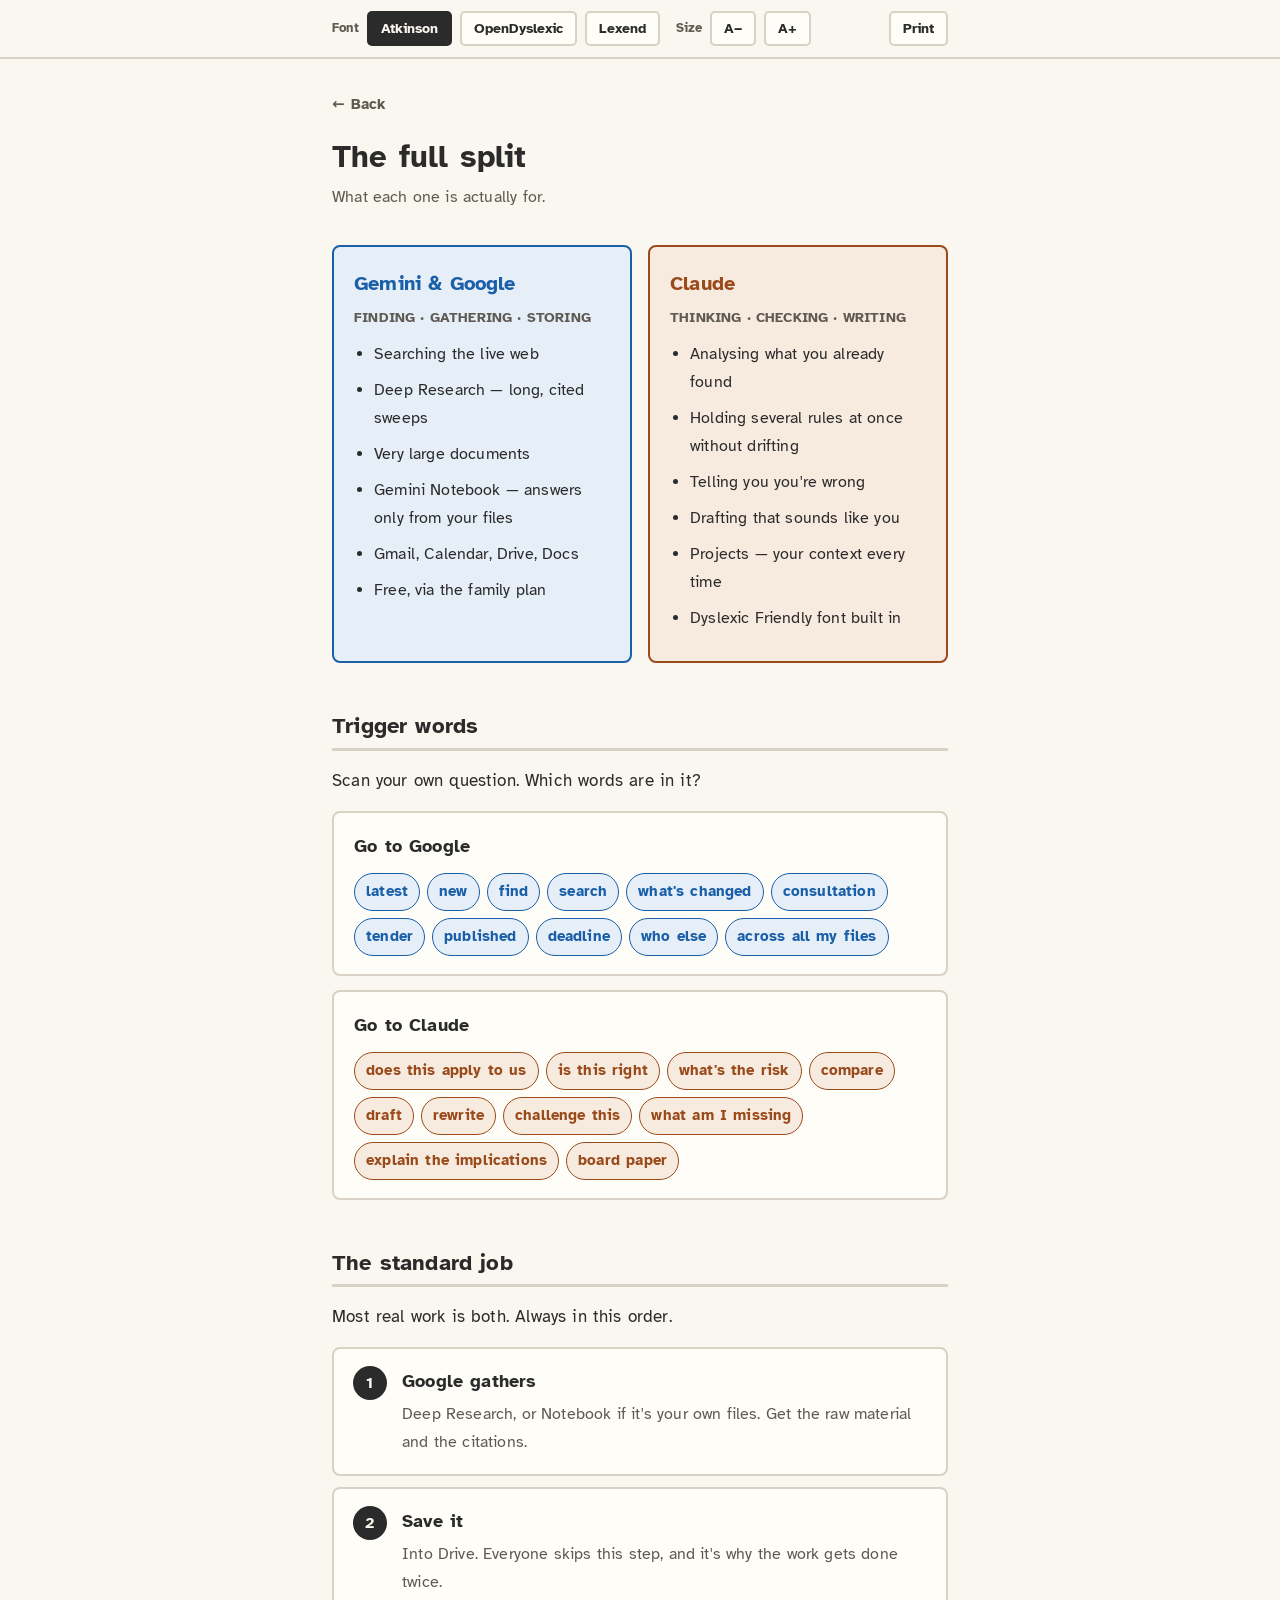
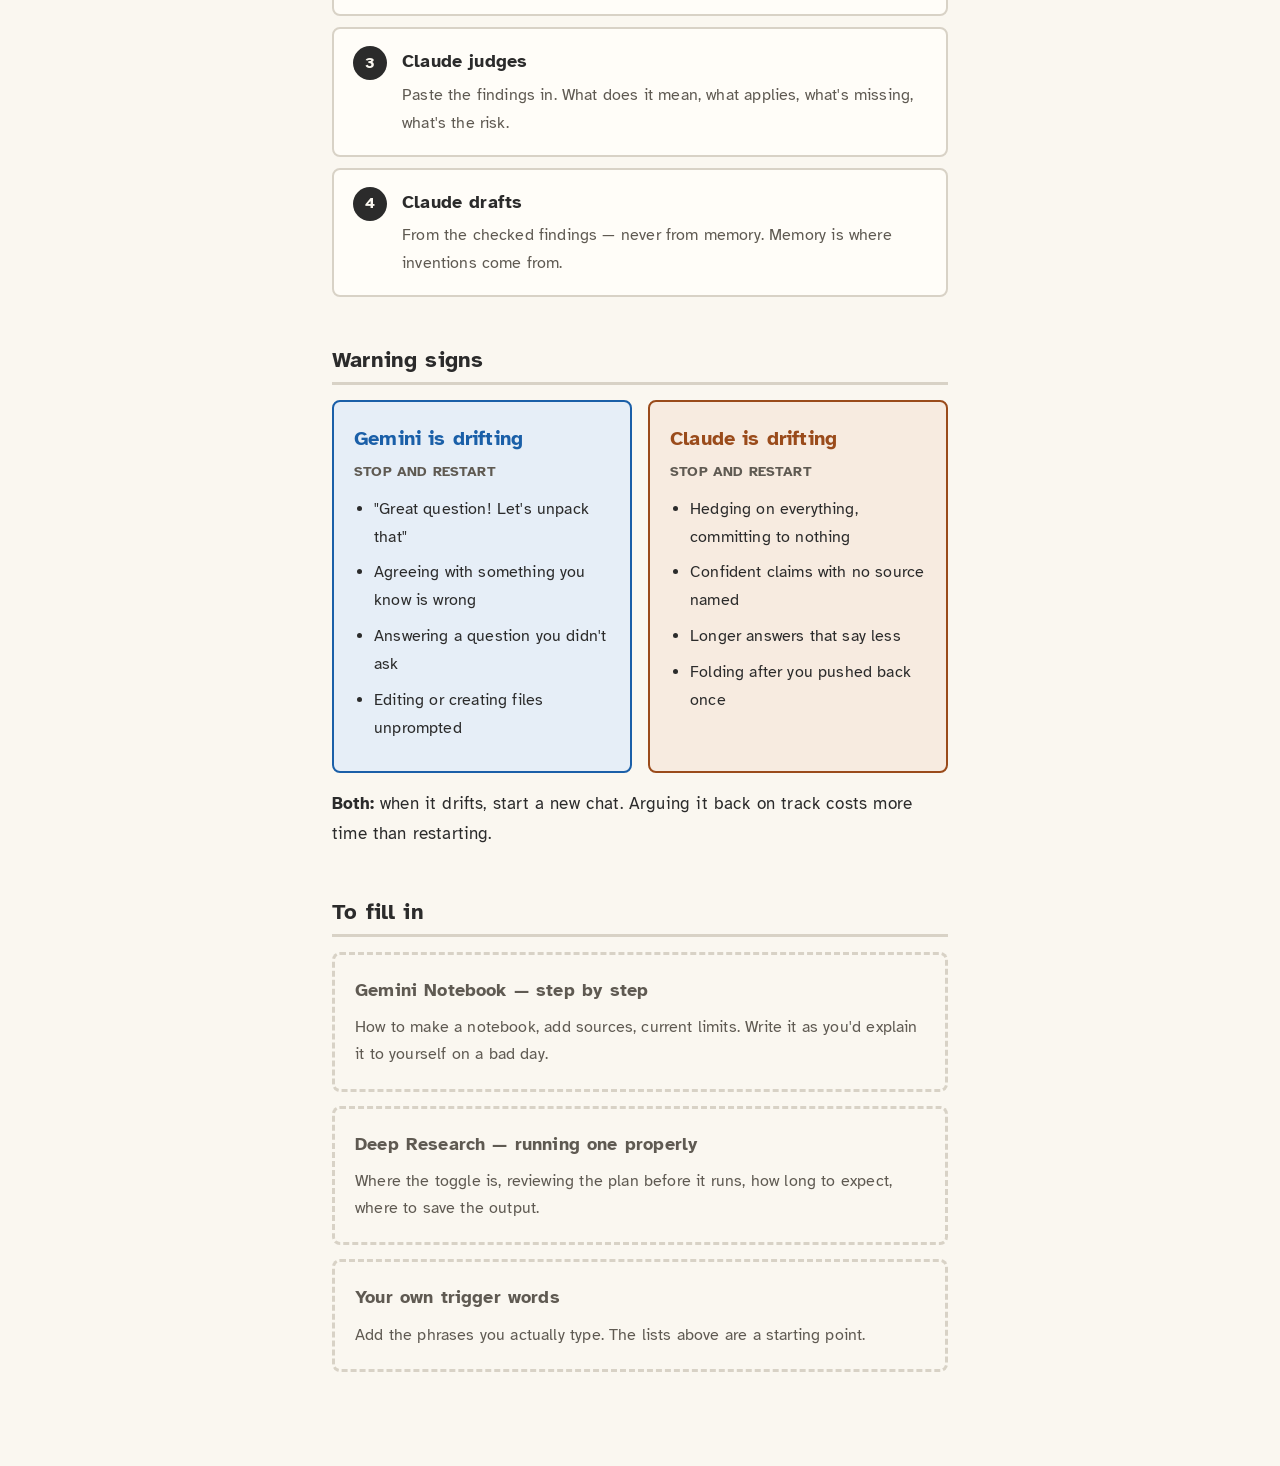
==== which-ai.html @ fa93529c "Add files via upload" ====
<!DOCTYPE html>
<html lang="en-GB">
<head>
<meta charset="utf-8">
<meta name="viewport" content="width=device-width, initial-scale=1">
<meta name="robots" content="noindex, nofollow">
<title>The full split — Which AI, when</title>
<link rel="preconnect" href="https://fonts.googleapis.com">
<link rel="preconnect" href="https://fonts.gstatic.com" crossorigin>
<link href="https://fonts.googleapis.com/css2?family=Atkinson+Hyperlegible:wght@400;700&family=Lexend:wght@400;500;600&display=swap" rel="stylesheet">
<link rel="stylesheet" href="style.css">
</head>
<body>

<div class="bar"><div class="wrap"></div></div>

<div class="wrap">

  <a class="back" href="index.html">← Back</a>

  <h1>The full split</h1>
  <p class="sub">What each one is actually for.</p>

  <div class="pair">
    <div class="col g">
      <h3>Gemini &amp; Google</h3>
      <span class="tag">FINDING · GATHERING · STORING</span>
      <ul>
        <li>Searching the live web</li>
        <li>Deep Research — long, cited sweeps</li>
        <li>Very large documents</li>
        <li>Gemini Notebook — answers only from your files</li>
        <li>Gmail, Calendar, Drive, Docs</li>
        <li>Free, via the family plan</li>
      </ul>
    </div>
    <div class="col c">
      <h3>Claude</h3>
      <span class="tag">THINKING · CHECKING · WRITING</span>
      <ul>
        <li>Analysing what you already found</li>
        <li>Holding several rules at once without drifting</li>
        <li>Telling you you're wrong</li>
        <li>Drafting that sounds like you</li>
        <li>Projects — your context every time</li>
        <li>Dyslexic Friendly font built in</li>
      </ul>
    </div>
  </div>

  <h2>Trigger words</h2>
  <p>Scan your own question. Which words are in it?</p>

  <div class="trig">
    <h3>Go to Google</h3>
    <div class="words">
      <span class="w g">latest</span><span class="w g">new</span><span class="w g">find</span>
      <span class="w g">search</span><span class="w g">what's changed</span><span class="w g">consultation</span>
      <span class="w g">tender</span><span class="w g">published</span><span class="w g">deadline</span>
      <span class="w g">who else</span><span class="w g">across all my files</span>
    </div>
  </div>

  <div class="trig">
    <h3>Go to Claude</h3>
    <div class="words">
      <span class="w c">does this apply to us</span><span class="w c">is this right</span>
      <span class="w c">what's the risk</span><span class="w c">compare</span><span class="w c">draft</span>
      <span class="w c">rewrite</span><span class="w c">challenge this</span><span class="w c">what am I missing</span>
      <span class="w c">explain the implications</span><span class="w c">board paper</span>
    </div>
  </div>

  <h2>The standard job</h2>
  <p>Most real work is both. Always in this order.</p>

  <div class="step"><div class="num">1</div><div class="body">
    <h3>Google gathers</h3>
    <p>Deep Research, or Notebook if it's your own files. Get the raw material and the citations.</p>
  </div></div>
  <div class="step"><div class="num">2</div><div class="body">
    <h3>Save it</h3>
    <p>Into Drive. Everyone skips this step, and it's why the work gets done twice.</p>
  </div></div>
  <div class="step"><div class="num">3</div><div class="body">
    <h3>Claude judges</h3>
    <p>Paste the findings in. What does it mean, what applies, what's missing, what's the risk.</p>
  </div></div>
  <div class="step"><div class="num">4</div><div class="body">
    <h3>Claude drafts</h3>
    <p>From the checked findings — never from memory. Memory is where inventions come from.</p>
  </div></div>

  <h2>Warning signs</h2>

  <div class="pair">
    <div class="col g">
      <h3>Gemini is drifting</h3>
      <span class="tag">STOP AND RESTART</span>
      <ul>
        <li>"Great question! Let's unpack that"</li>
        <li>Agreeing with something you know is wrong</li>
        <li>Answering a question you didn't ask</li>
        <li>Editing or creating files unprompted</li>
      </ul>
    </div>
    <div class="col c">
      <h3>Claude is drifting</h3>
      <span class="tag">STOP AND RESTART</span>
      <ul>
        <li>Hedging on everything, committing to nothing</li>
        <li>Confident claims with no source named</li>
        <li>Longer answers that say less</li>
        <li>Folding after you pushed back once</li>
      </ul>
    </div>
  </div>

  <p><b>Both:</b> when it drifts, start a new chat. Arguing it back on track costs more time than restarting.</p>

  <h2>To fill in</h2>

  <div class="todo">
    <h3>Gemini Notebook — step by step</h3>
    <p>How to make a notebook, add sources, current limits. Write it as you'd explain it to yourself on a bad day.</p>
  </div>
  <div class="todo">
    <h3>Deep Research — running one properly</h3>
    <p>Where the toggle is, reviewing the plan before it runs, how long to expect, where to save the output.</p>
  </div>
  <div class="todo">
    <h3>Your own trigger words</h3>
    <p>Add the phrases you actually type. The lists above are a starting point.</p>
  </div>

</div>

<script src="app.js"></script>
</body>
</html>
---- style.css ----
@font-face{
  font-family:'OpenDyslexic';
  src:url('https://cdn.jsdelivr.net/npm/@fontsource/opendyslexic@5.0.0/files/opendyslexic-latin-400-normal.woff2') format('woff2');
  font-weight:400; font-display:swap;
}
@font-face{
  font-family:'OpenDyslexic';
  src:url('https://cdn.jsdelivr.net/npm/@fontsource/opendyslexic@5.0.0/files/opendyslexic-latin-700-normal.woff2') format('woff2');
  font-weight:700; font-display:swap;
}

:root{
  --bg:#FAF7F0; --card:#FFFDF8; --ink:#2B2B2B; --soft:#5F5A52; --rule:#D8D2C6;
  --g:#1A5FA8;    --g-bg:#E6EEF7;
  --c:#9A4B1B;    --c-bg:#F7EBE0;
  --stop:#8C2F2F; --stop-bg:#F7E6E4;
  --ok:#2E6B4F;   --ok-bg:#E4F0E9;
  --font:'Atkinson Hyperlegible',system-ui,sans-serif;
  --size:17px; --lh:1.75;
}

*{box-sizing:border-box}
html{scroll-behavior:smooth}
body{
  margin:0; background:var(--bg); color:var(--ink);
  font-family:var(--font); font-size:var(--size); line-height:var(--lh);
  letter-spacing:.01em; word-spacing:.06em; text-align:left; padding:0 0 80px;
}
.wrap{max-width:660px; margin:0 auto; padding:0 22px}

/* ── control bar ─────────────────────────────── */
.bar{position:sticky; top:0; z-index:20; background:var(--bg);
     border-bottom:2px solid var(--rule); padding:11px 0; margin-bottom:30px}
.bar .wrap{display:flex; gap:8px; flex-wrap:wrap; align-items:center}
.bar span{font-size:13px; color:var(--soft); font-weight:700}
.bar button{font-family:inherit; font-size:13.5px; font-weight:700; padding:7px 12px;
     border:2px solid var(--rule); background:var(--card); color:var(--ink);
     border-radius:5px; cursor:pointer}
.bar button:hover{background:var(--bg)}
.bar button.on{background:var(--ink); color:var(--bg); border-color:var(--ink)}
.bar button:focus-visible,a:focus-visible{outline:3px solid var(--g); outline-offset:2px}

/* ── nav ─────────────────────────────────────── */
.nav{display:flex; gap:8px; flex-wrap:wrap; margin-bottom:30px}
.nav a{font-size:.87em; font-weight:700; text-decoration:none; color:var(--soft);
     padding:7px 13px; border:2px solid var(--rule); border-radius:20px; background:var(--card)}
.nav a:hover{color:var(--ink); border-color:var(--ink)}
.nav a[aria-current]{background:var(--ink); color:var(--bg); border-color:var(--ink)}

.back{display:inline-block; font-size:.88em; font-weight:700; color:var(--soft);
     text-decoration:none; margin-bottom:20px}
.back:hover{color:var(--ink)}

/* ── type ────────────────────────────────────── */
h1{font-size:1.85em; line-height:1.3; margin:0 0 6px; font-weight:700}
.sub{color:var(--soft); font-size:.92em; margin:0 0 34px}
h2{font-size:1.3em; line-height:1.35; margin:48px 0 15px; font-weight:700;
   padding-bottom:7px; border-bottom:3px solid var(--rule)}
h3{font-size:1.05em; margin:24px 0 8px; font-weight:700}
p{margin:0 0 15px; max-width:62ch}
ul,ol{margin:0 0 15px; padding-left:24px}
li{margin-bottom:9px; max-width:60ch}
a{color:var(--g)}
code{background:var(--rule); padding:2px 6px; border-radius:3px; font-size:.9em}

/* ── blocks ──────────────────────────────────── */
.spine{background:var(--card); border:3px solid var(--ink); border-radius:8px;
       padding:26px 24px; text-align:center; margin-bottom:16px}
.spine .big{font-size:1.5em; font-weight:700; line-height:1.35; margin:0}
.spine .big em{font-style:normal; padding:2px 8px; border-radius:4px}
.spine .g{background:var(--g-bg); color:var(--g)}
.spine .c{background:var(--c-bg); color:var(--c)}
.spine .note{font-size:.86em; color:var(--soft); margin:13px 0 0}

.pair{display:grid; gap:16px; grid-template-columns:1fr 1fr; margin-bottom:16px}
@media(max-width:640px){.pair{grid-template-columns:1fr}}

.col{border-radius:8px; padding:20px; border:2px solid}
.col.g{background:var(--g-bg); border-color:var(--g)}
.col.c{background:var(--c-bg); border-color:var(--c)}
.col.plain{background:var(--card); border-color:var(--rule)}
.col h3{margin:0 0 4px; font-size:1.15em}
.col.g h3{color:var(--g)} .col.c h3{color:var(--c)}
.col .tag{font-size:.8em; font-weight:700; color:var(--soft); display:block; margin-bottom:12px}
.col ul{padding-left:20px; margin:0}
.col li{margin-bottom:8px; font-size:.94em}

.card{background:var(--card); border:2px solid var(--rule); border-radius:8px;
      padding:18px 20px; margin-bottom:13px}
.card h3{margin:0 0 6px}
.card p:last-child{margin-bottom:0}

.stop{background:var(--stop-bg); border:2px solid var(--stop); border-left-width:7px;
      border-radius:8px; padding:20px; margin-bottom:16px}
.stop h3{color:var(--stop); margin:0 0 10px}
.stop ul{margin:0; padding-left:20px}

.good{background:var(--ok-bg); border:2px solid var(--ok); border-left-width:7px;
      border-radius:8px; padding:18px 20px; margin-bottom:13px}
.good h3{color:var(--ok); margin:0 0 8px}
.bad{background:var(--stop-bg); border:2px solid var(--stop); border-left-width:7px;
     border-radius:8px; padding:18px 20px; margin-bottom:13px}
.bad h3{color:var(--stop); margin:0 0 8px}
.eg{background:var(--card); border:1px dashed var(--rule); border-radius:5px;
    padding:13px 15px; margin:10px 0; font-size:.94em; white-space:pre-wrap}

.step{display:flex; gap:15px; align-items:flex-start; background:var(--card);
      border:2px solid var(--rule); border-radius:8px; padding:17px 19px; margin-bottom:11px}
.num{flex:0 0 34px; height:34px; border-radius:50%; background:var(--ink); color:var(--bg);
     display:flex; align-items:center; justify-content:center; font-weight:700; font-size:.95em}
.step .body{flex:1}
.step h3{margin:0 0 4px}
.step p{margin:0; font-size:.94em; color:var(--soft)}

.trig{background:var(--card); border:2px solid var(--rule); border-radius:8px;
      padding:18px 20px; margin-bottom:14px}
.trig h3{margin:0 0 11px}
.words{display:flex; flex-wrap:wrap; gap:7px}
.w{font-size:.87em; font-weight:700; padding:5px 11px; border-radius:20px}
.w.g{background:var(--g-bg); color:var(--g); border:1.5px solid var(--g)}
.w.c{background:var(--c-bg); color:var(--c); border:1.5px solid var(--c)}

.todo{border:3px dashed var(--rule); border-radius:8px; padding:20px;
      background:transparent; margin-bottom:14px}
.todo h3{margin:0 0 8px; color:var(--soft)}
.todo p{font-size:.92em; color:var(--soft); margin:0}

.tiles{display:grid; gap:13px; grid-template-columns:1fr 1fr; margin:8px 0 0}
@media(max-width:560px){.tiles{grid-template-columns:1fr}}
.tile{display:block; text-decoration:none; color:var(--ink); background:var(--card);
      border:2px solid var(--rule); border-radius:8px; padding:18px 20px}
.tile:hover{border-color:var(--ink)}
.tile b{display:block; font-size:1.05em; margin-bottom:3px}
.tile span{font-size:.88em; color:var(--soft)}

table{border-collapse:collapse; width:100%; margin:0 0 16px; font-size:.93em}
th,td{border:2px solid var(--rule); padding:9px 11px; text-align:left; vertical-align:top}
th{background:var(--card); font-weight:700}

.note-src{font-size:.83em; color:var(--soft); border-top:1px solid var(--rule);
          padding-top:12px; margin-top:34px}

@media print{
  .bar,.nav,.back{display:none}
  body{background:#fff; font-size:11pt; padding:0}
  .col,.stop,.step,.trig,.spine,.card,.good,.bad{break-inside:avoid}
  h2{break-after:avoid}
}
@media (prefers-reduced-motion:reduce){html{scroll-behavior:auto}*{transition:none!important}}
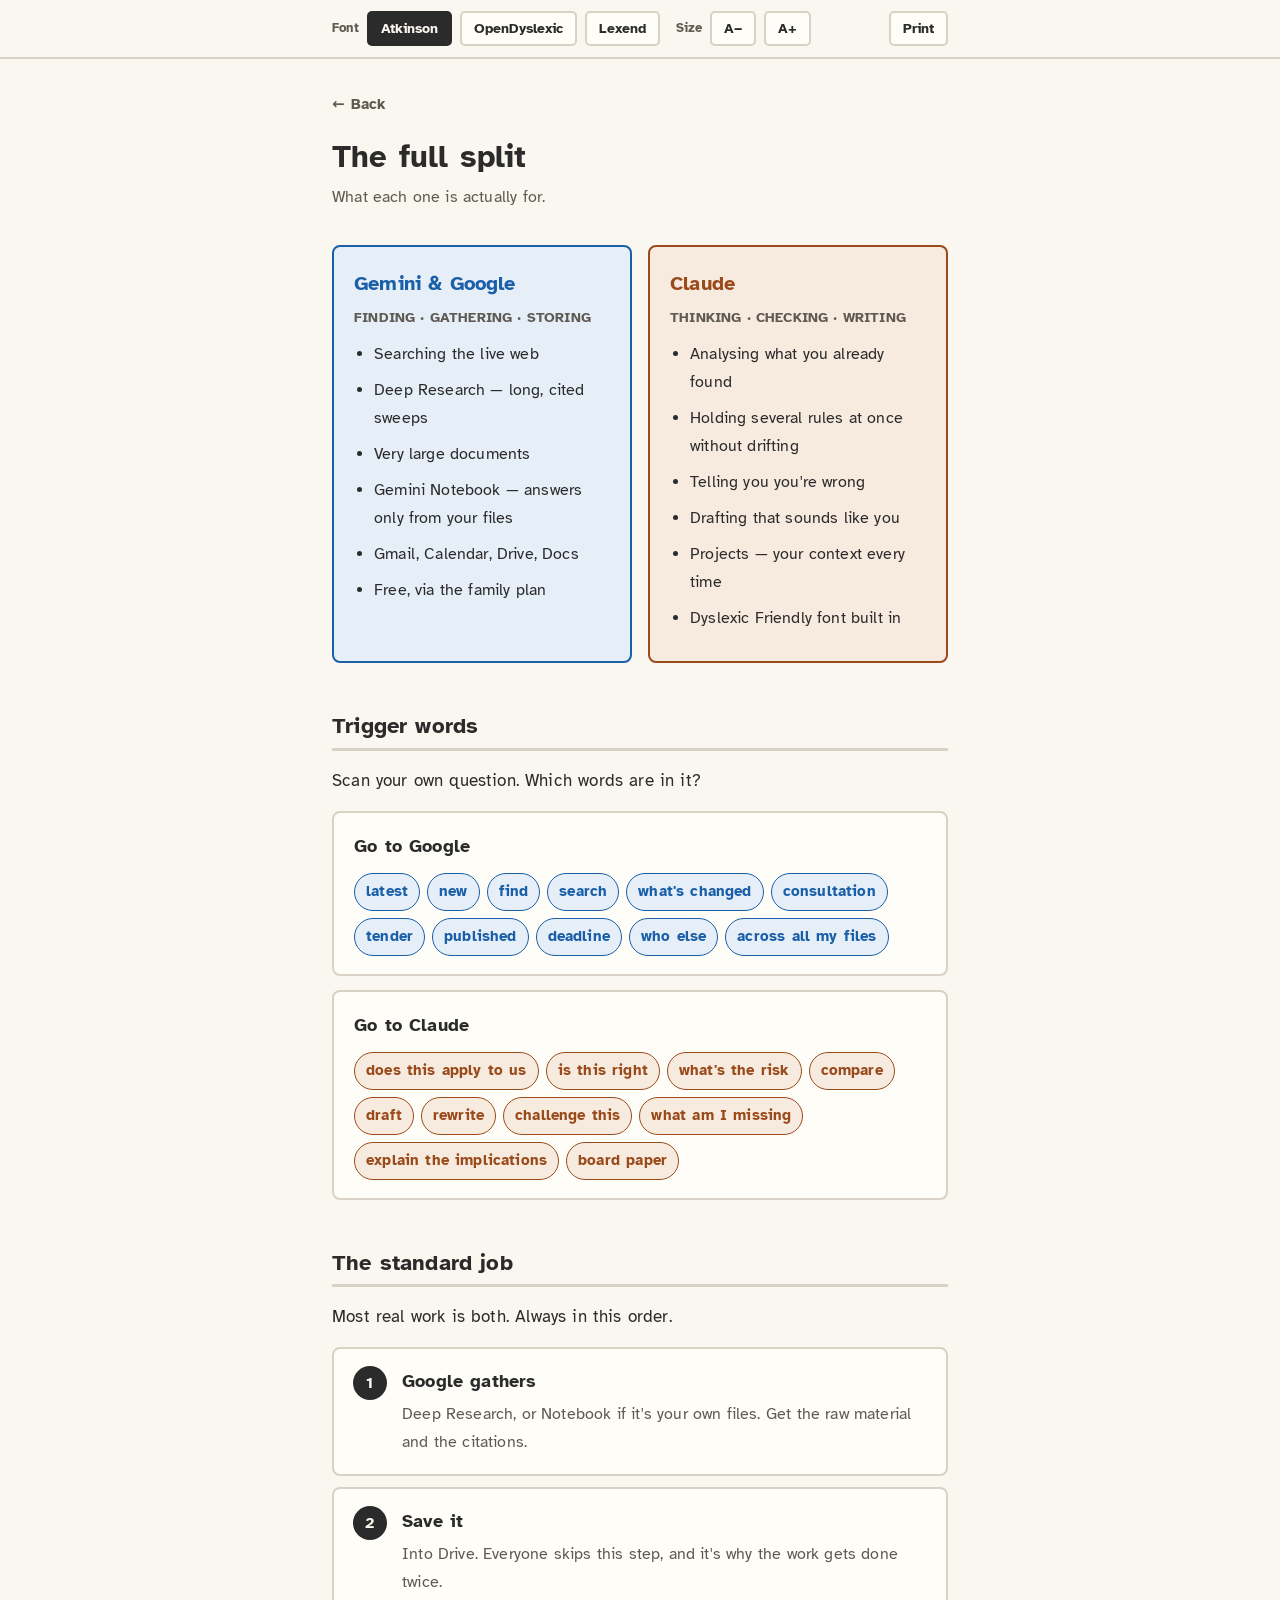
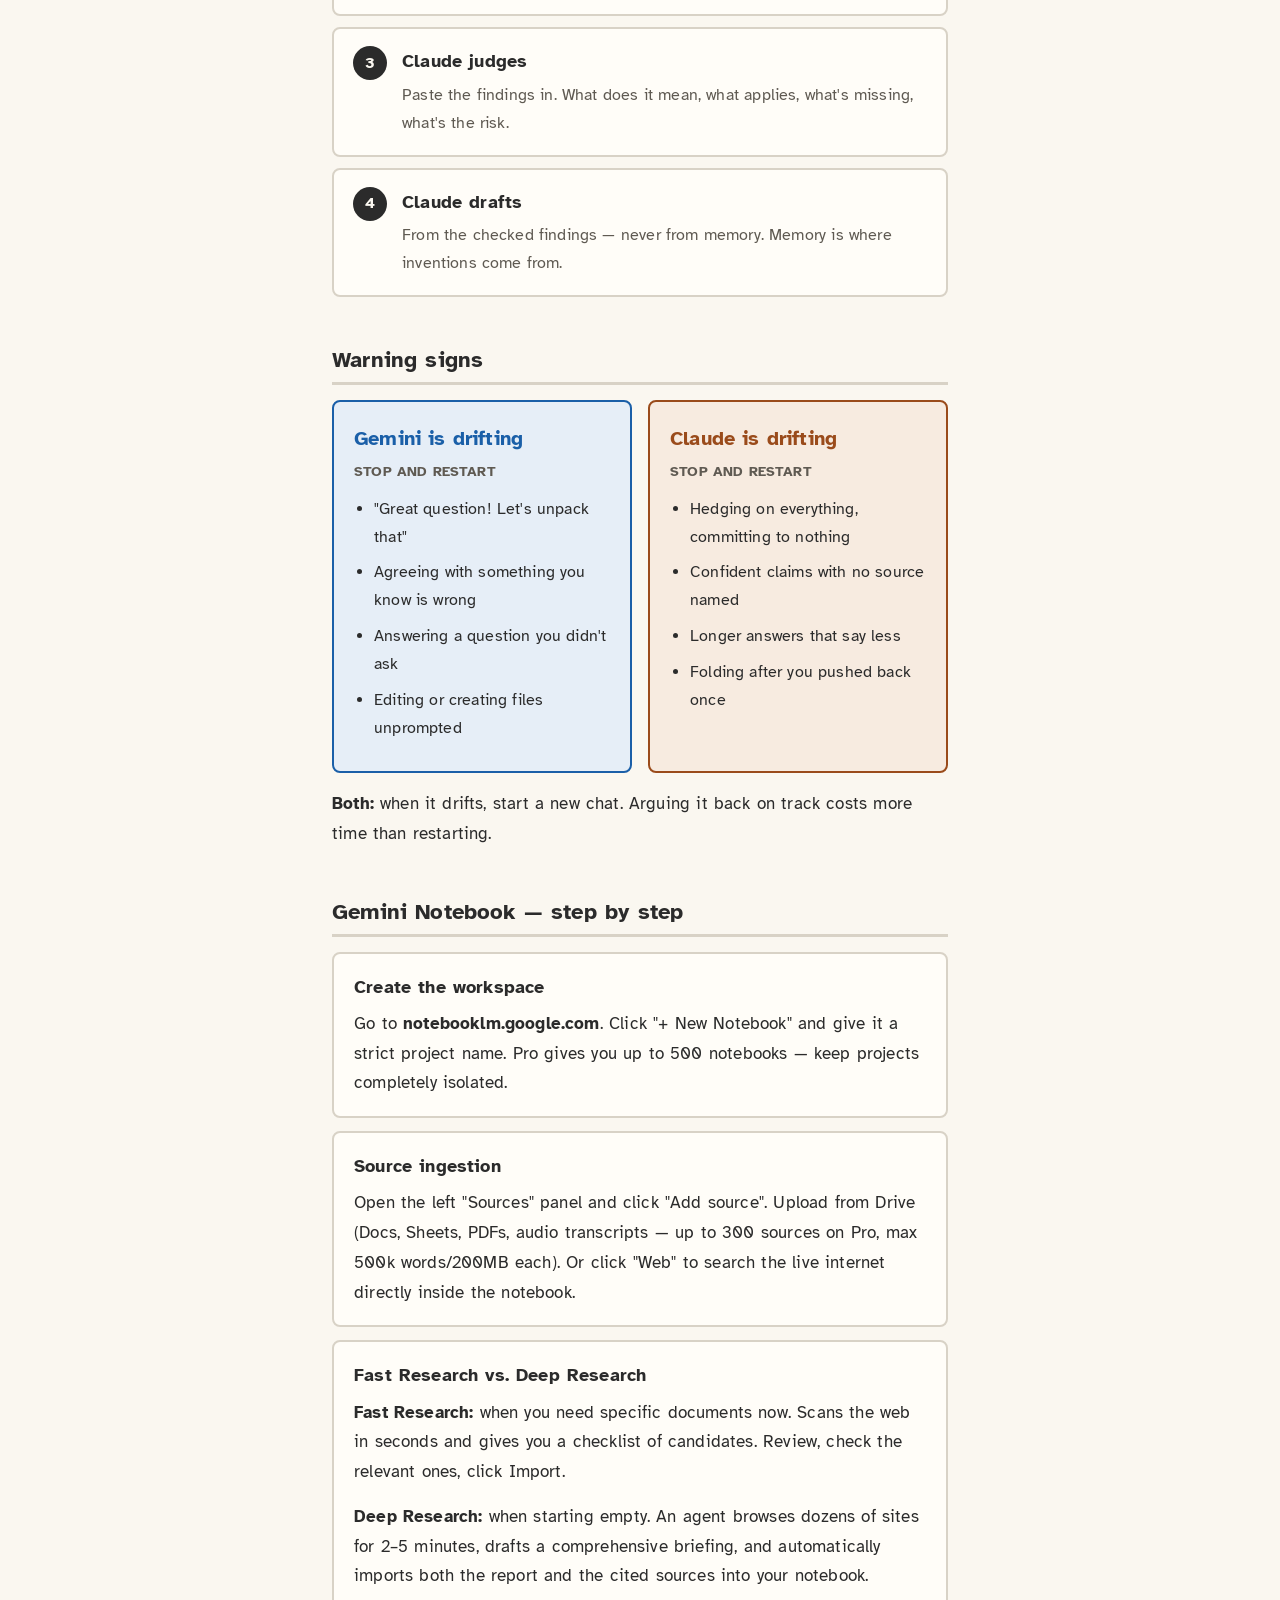
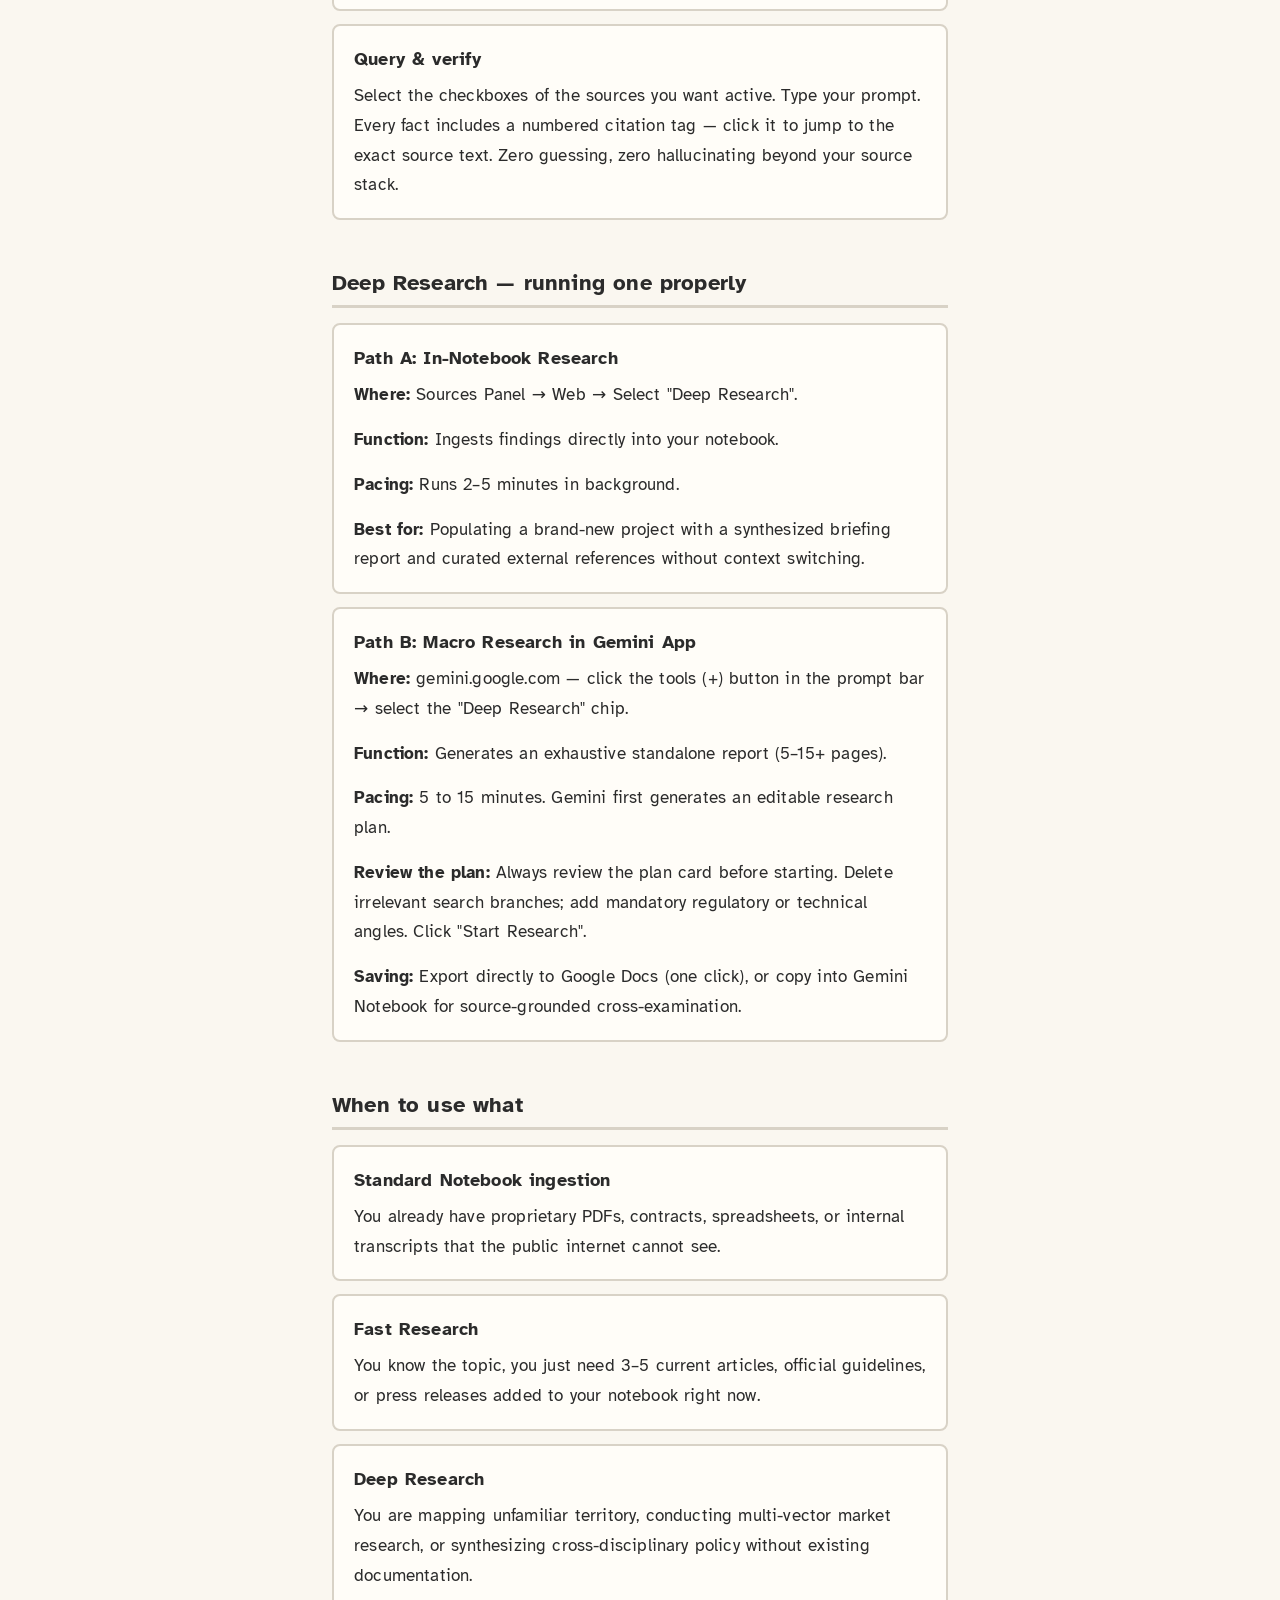
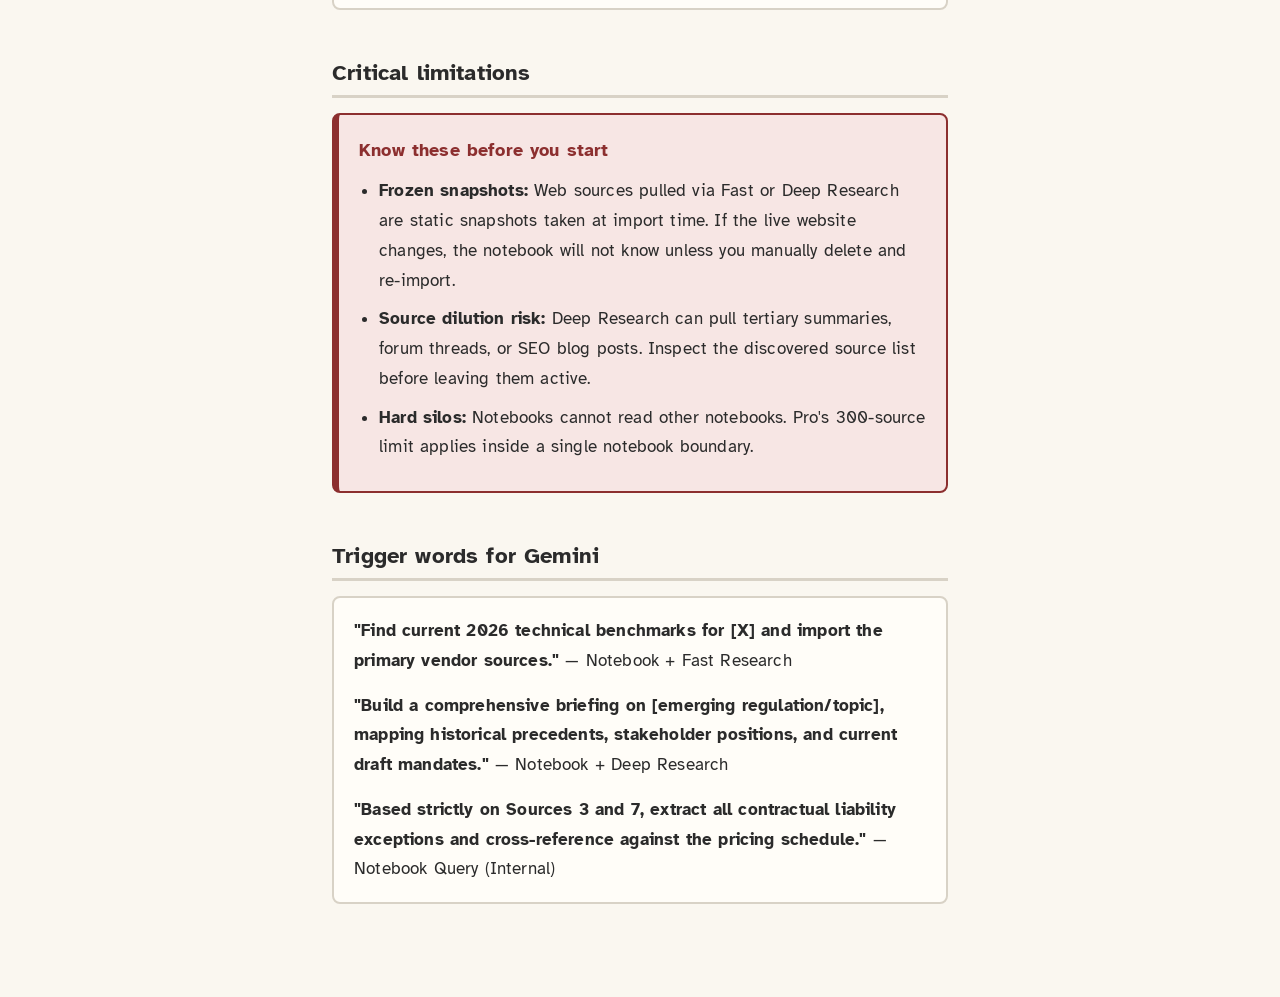
==== commit 07d5c8e2: "Fill in: Gemini Notebook, Deep Research, and trigger words for which-ai.html" ====
--- a/which-ai.html
+++ b/which-ai.html
@@ -118,19 +118,82 @@
 
   <p><b>Both:</b> when it drifts, start a new chat. Arguing it back on track costs more time than restarting.</p>
 
-  <h2>To fill in</h2>
-
-  <div class="todo">
-    <h3>Gemini Notebook — step by step</h3>
-    <p>How to make a notebook, add sources, current limits. Write it as you'd explain it to yourself on a bad day.</p>
-  </div>
-  <div class="todo">
-    <h3>Deep Research — running one properly</h3>
-    <p>Where the toggle is, reviewing the plan before it runs, how long to expect, where to save the output.</p>
-  </div>
-  <div class="todo">
-    <h3>Your own trigger words</h3>
-    <p>Add the phrases you actually type. The lists above are a starting point.</p>
+  <h2>Gemini Notebook — step by step</h2>
+
+  <div class="card">
+    <h3>Create the workspace</h3>
+    <p>Go to <b>notebooklm.google.com</b>. Click "+ New Notebook" and give it a strict project name. Pro gives you up to 500 notebooks — keep projects completely isolated.</p>
+  </div>
+
+  <div class="card">
+    <h3>Source ingestion</h3>
+    <p>Open the left "Sources" panel and click "Add source". Upload from Drive (Docs, Sheets, PDFs, audio transcripts — up to 300 sources on Pro, max 500k words/200MB each). Or click "Web" to search the live internet directly inside the notebook.</p>
+  </div>
+
+  <div class="card">
+    <h3>Fast Research vs. Deep Research</h3>
+    <p><b>Fast Research:</b> when you need specific documents now. Scans the web in seconds and gives you a checklist of candidates. Review, check the relevant ones, click Import.</p>
+    <p><b>Deep Research:</b> when starting empty. An agent browses dozens of sites for 2–5 minutes, drafts a comprehensive briefing, and automatically imports both the report and the cited sources into your notebook.</p>
+  </div>
+
+  <div class="card">
+    <h3>Query &amp; verify</h3>
+    <p>Select the checkboxes of the sources you want active. Type your prompt. Every fact includes a numbered citation tag — click it to jump to the exact source text. Zero guessing, zero hallucinating beyond your source stack.</p>
+  </div>
+
+  <h2>Deep Research — running one properly</h2>
+
+  <div class="card">
+    <h3>Path A: In-Notebook Research</h3>
+    <p><b>Where:</b> Sources Panel → Web → Select "Deep Research".</p>
+    <p><b>Function:</b> Ingests findings directly into your notebook.</p>
+    <p><b>Pacing:</b> Runs 2–5 minutes in background.</p>
+    <p><b>Best for:</b> Populating a brand-new project with a synthesized briefing report and curated external references without context switching.</p>
+  </div>
+
+  <div class="card">
+    <h3>Path B: Macro Research in Gemini App</h3>
+    <p><b>Where:</b> gemini.google.com — click the tools (+) button in the prompt bar → select the "Deep Research" chip.</p>
+    <p><b>Function:</b> Generates an exhaustive standalone report (5–15+ pages).</p>
+    <p><b>Pacing:</b> 5 to 15 minutes. Gemini first generates an editable research plan.</p>
+    <p><b>Review the plan:</b> Always review the plan card before starting. Delete irrelevant search branches; add mandatory regulatory or technical angles. Click "Start Research".</p>
+    <p><b>Saving:</b> Export directly to Google Docs (one click), or copy into Gemini Notebook for source-grounded cross-examination.</p>
+  </div>
+
+  <h2>When to use what</h2>
+
+  <div class="card">
+    <h3>Standard Notebook ingestion</h3>
+    <p>You already have proprietary PDFs, contracts, spreadsheets, or internal transcripts that the public internet cannot see.</p>
+  </div>
+
+  <div class="card">
+    <h3>Fast Research</h3>
+    <p>You know the topic, you just need 3–5 current articles, official guidelines, or press releases added to your notebook right now.</p>
+  </div>
+
+  <div class="card">
+    <h3>Deep Research</h3>
+    <p>You are mapping unfamiliar territory, conducting multi-vector market research, or synthesizing cross-disciplinary policy without existing documentation.</p>
+  </div>
+
+  <h2>Critical limitations</h2>
+
+  <div class="stop">
+    <h3>Know these before you start</h3>
+    <ul>
+      <li><b>Frozen snapshots:</b> Web sources pulled via Fast or Deep Research are static snapshots taken at import time. If the live website changes, the notebook will not know unless you manually delete and re-import.</li>
+      <li><b>Source dilution risk:</b> Deep Research can pull tertiary summaries, forum threads, or SEO blog posts. Inspect the discovered source list before leaving them active.</li>
+      <li><b>Hard silos:</b> Notebooks cannot read other notebooks. Pro's 300-source limit applies inside a single notebook boundary.</li>
+    </ul>
+  </div>
+
+  <h2>Trigger words for Gemini</h2>
+
+  <div class="card">
+    <p><b>"Find current 2026 technical benchmarks for [X] and import the primary vendor sources."</b> — Notebook + Fast Research</p>
+    <p><b>"Build a comprehensive briefing on [emerging regulation/topic], mapping historical precedents, stakeholder positions, and current draft mandates."</b> — Notebook + Deep Research</p>
+    <p><b>"Based strictly on Sources 3 and 7, extract all contractual liability exceptions and cross-reference against the pricing schedule."</b> — Notebook Query (Internal)</p>
   </div>
 
 </div>
